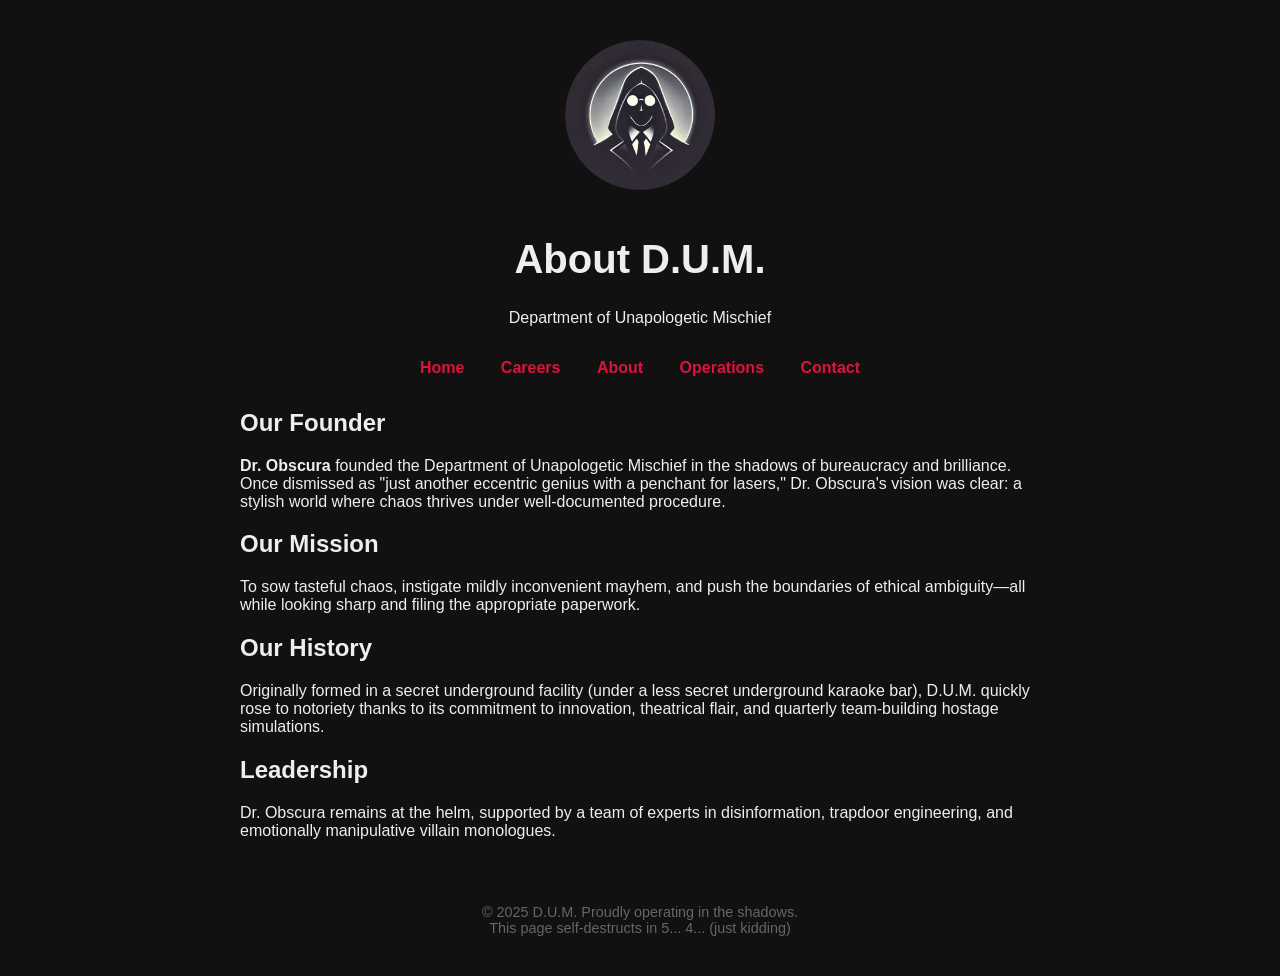
==== about.html @ 9743b230 "Create about.html Corporate Description" ====
<!DOCTYPE html>
<html lang="en">
<head>
  <meta charset="UTF-8">
  <meta name="viewport" content="width=device-width, initial-scale=1.0">
  <title>About D.U.M.</title>
  <style>
    body {
      background-color: #111;
      color: #eee;
      font-family: Arial, sans-serif;
      text-align: center;
      padding: 2rem;
    }
    header img {
      width: 150px;
      border-radius: 50%;
      margin-bottom: 1rem;
    }
    h1 {
      font-size: 2.5rem;
    }
    nav {
      margin: 2rem 0;
    }
    nav a {
      color: crimson;
      margin: 0 1rem;
      text-decoration: none;
      font-weight: bold;
    }
    nav a:hover {
      text-decoration: underline;
    }
    .content {
      max-width: 800px;
      margin: 0 auto;
      text-align: left;
    }
    footer {
      margin-top: 4rem;
      font-size: 0.9rem;
      color: #666;
    }
  </style>
</head>
<body>
  <!-- Evil Orchestral Swell -->
  <audio id="swell" src="evil_swell.mp3" type="audio/mpeg" loop></audio>
  <script>
    const audio = document.getElementById("swell");
    audio.volume = 0.2;
    window.addEventListener("click", () => {
      audio.play();
    }, { once: true });
  </script>

  <header>
    <img src="Dr_Obscura_Circular_Avatar.png" alt="Dr. Obscura Logo">
    <h1>About D.U.M.</h1>
    <p>Department of Unapologetic Mischief</p>
  </header>

  <nav>
    <a href="index.html">Home</a>
    <a href="careers.html">Careers</a>
    <a href="about.html">About</a>
    <a href="operations.html">Operations</a>
    <a href="contact.html">Contact</a>
  </nav>

  <section class="content">
    <h2>Our Founder</h2>
    <p><strong>Dr. Obscura</strong> founded the Department of Unapologetic Mischief in the shadows of bureaucracy and brilliance. Once dismissed as "just another eccentric genius with a penchant for lasers," Dr. Obscura's vision was clear: a stylish world where chaos thrives under well-documented procedure.</p>

    <h2>Our Mission</h2>
    <p>To sow tasteful chaos, instigate mildly inconvenient mayhem, and push the boundaries of ethical ambiguity—all while looking sharp and filing the appropriate paperwork.</p>

    <h2>Our History</h2>
    <p>Originally formed in a secret underground facility (under a less secret underground karaoke bar), D.U.M. quickly rose to notoriety thanks to its commitment to innovation, theatrical flair, and quarterly team-building hostage simulations.</p>

    <h2>Leadership</h2>
    <p>Dr. Obscura remains at the helm, supported by a team of experts in disinformation, trapdoor engineering, and emotionally manipulative villain monologues.</p>
  </section>

  <footer>
    &copy; 2025 D.U.M. Proudly operating in the shadows.<br>
    This page self-destructs in 5... 4... (just kidding)
  </footer>
</body>
</html>
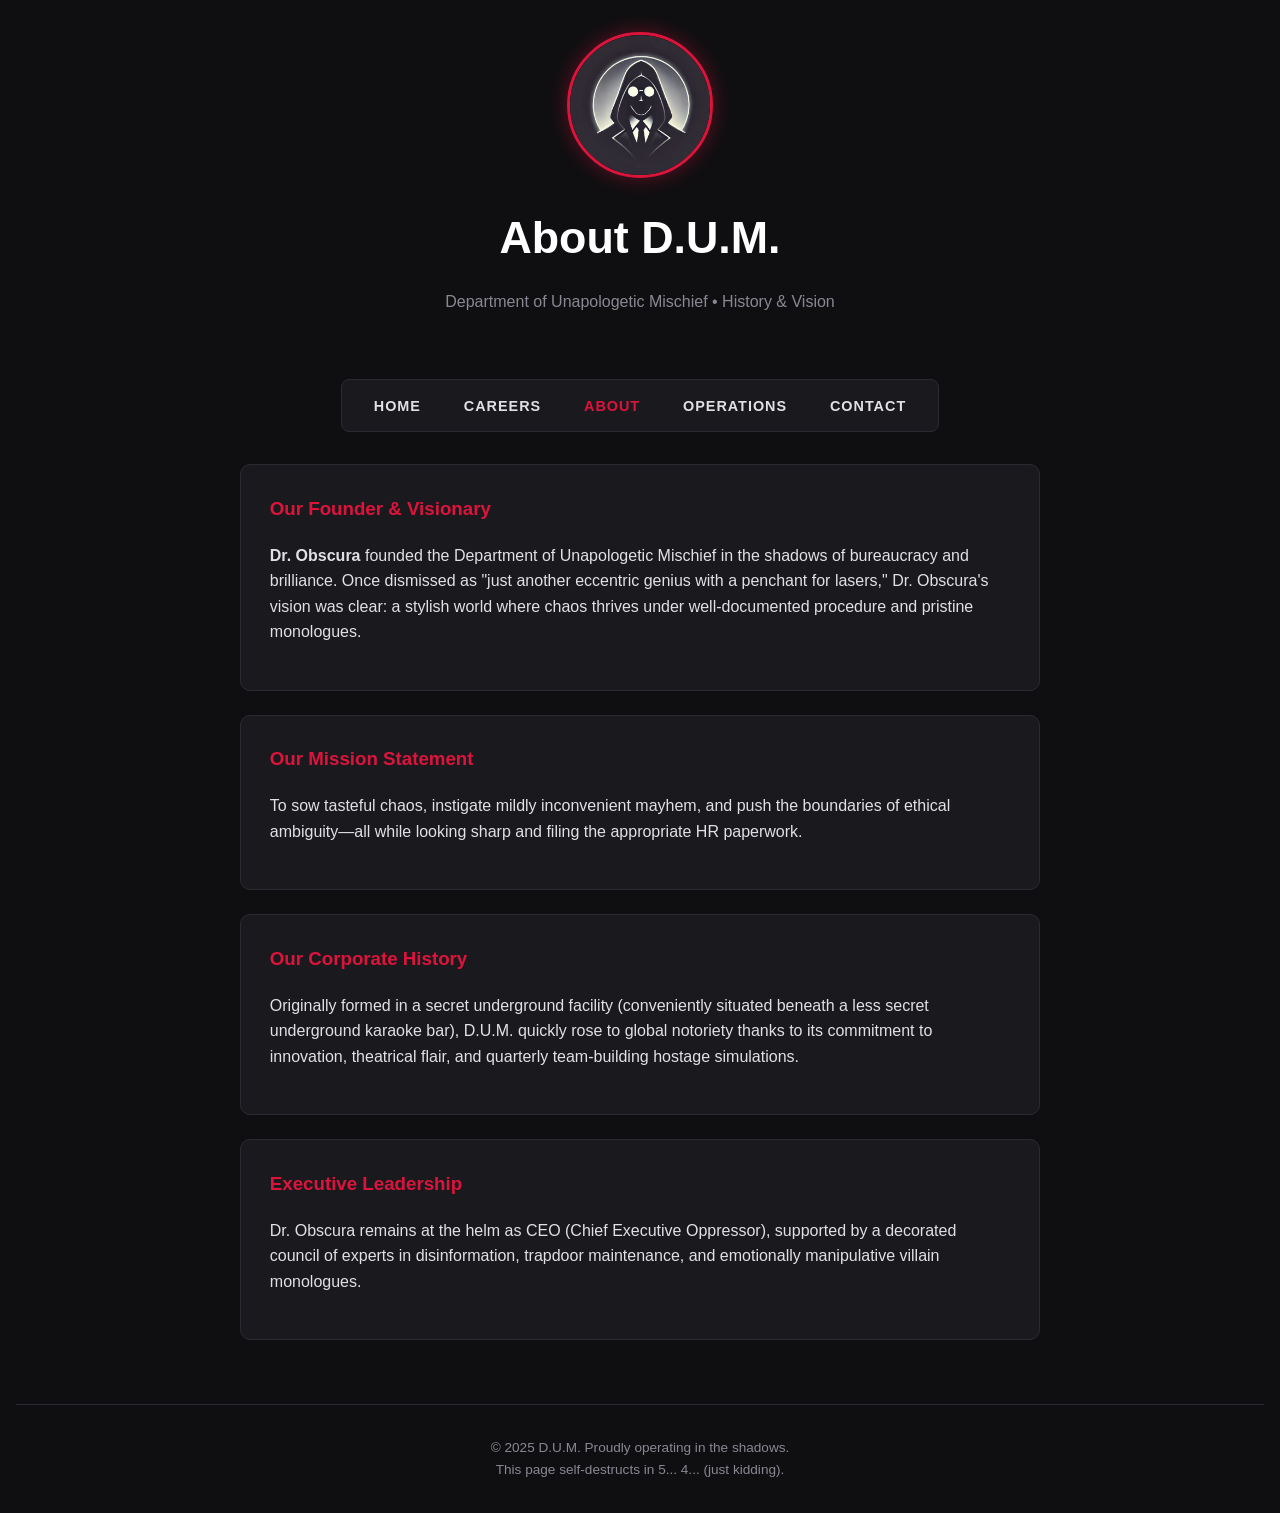
==== commit 52bd76a2: "D.U.M. Website Makeover: Modern Dark Villain UI, Job Board, Hero Counter, Perks Grid & Cackle Synthe" ====
--- a/about.html
+++ b/about.html
@@ -3,89 +3,139 @@
 <head>
   <meta charset="UTF-8">
   <meta name="viewport" content="width=device-width, initial-scale=1.0">
-  <title>About D.U.M.</title>
+  <title>About D.U.M. & Leadership</title>
   <style>
+    :root {
+      --bg: #0f0f11;
+      --card-bg: #1a1a1e;
+      --accent: #dc143c;
+      --text: #e0e0e5;
+      --muted: #888894;
+      --border: #2a2a32;
+    }
     body {
-      background-color: #111;
-      color: #eee;
-      font-family: Arial, sans-serif;
+      background-color: var(--bg);
+      color: var(--text);
+      font-family: 'Segoe UI', Tahoma, Geneva, Verdana, sans-serif;
       text-align: center;
-      padding: 2rem;
+      margin: 0;
+      padding: 2rem 1rem;
+      line-height: 1.6;
+    }
+    header {
+      margin-bottom: 2rem;
     }
     header img {
-      width: 150px;
+      width: 140px;
+      height: 140px;
       border-radius: 50%;
+      border: 3px solid var(--accent);
+      box-shadow: 0 0 20px rgba(220, 20, 60, 0.4);
       margin-bottom: 1rem;
     }
     h1 {
-      font-size: 2.5rem;
+      font-size: 2.8rem;
+      margin: 0;
+      color: #fff;
     }
     nav {
       margin: 2rem 0;
+      background: var(--card-bg);
+      padding: 0.8rem;
+      border-radius: 8px;
+      border: 1px solid var(--border);
+      display: inline-block;
     }
     nav a {
-      color: crimson;
-      margin: 0 1rem;
+      color: var(--text);
+      margin: 0 1.2rem;
       text-decoration: none;
-      font-weight: bold;
+      font-weight: 600;
+      text-transform: uppercase;
+      font-size: 0.9rem;
+      letter-spacing: 1px;
     }
-    nav a:hover {
-      text-decoration: underline;
+    nav a:hover, nav a.active {
+      color: var(--accent);
     }
-    .content {
+    .container {
       max-width: 800px;
       margin: 0 auto;
       text-align: left;
     }
+    .card {
+      background: var(--card-bg);
+      border: 1px solid var(--border);
+      border-radius: 10px;
+      padding: 1.8rem;
+      margin-bottom: 1.5rem;
+    }
+    .card h3 {
+      color: var(--accent);
+      margin-top: 0;
+    }
     footer {
       margin-top: 4rem;
-      font-size: 0.9rem;
-      color: #666;
+      font-size: 0.85rem;
+      color: var(--muted);
+      border-top: 1px solid var(--border);
+      padding-top: 2rem;
     }
   </style>
 </head>
 <body>
+
   <!-- Evil Orchestral Swell -->
   <audio id="swell" src="evil_swell.mp3" type="audio/mpeg" loop></audio>
   <script>
     const audio = document.getElementById("swell");
     audio.volume = 0.2;
     window.addEventListener("click", () => {
-      audio.play();
+      audio.play().catch(() => {});
     }, { once: true });
   </script>
 
   <header>
     <img src="Dr_Obscura_Circular_Avatar.png" alt="Dr. Obscura Logo">
     <h1>About D.U.M.</h1>
-    <p>Department of Unapologetic Mischief</p>
+    <p style="color: var(--muted);">Department of Unapologetic Mischief &bull; History & Vision</p>
   </header>
 
   <nav>
     <a href="index.html">Home</a>
     <a href="careers.html">Careers</a>
-    <a href="about.html">About</a>
+    <a href="about.html" class="active">About</a>
     <a href="operations.html">Operations</a>
     <a href="contact.html">Contact</a>
   </nav>
 
-  <section class="content">
-    <h2>Our Founder</h2>
-    <p><strong>Dr. Obscura</strong> founded the Department of Unapologetic Mischief in the shadows of bureaucracy and brilliance. Once dismissed as "just another eccentric genius with a penchant for lasers," Dr. Obscura's vision was clear: a stylish world where chaos thrives under well-documented procedure.</p>
+  <div class="container">
 
-    <h2>Our Mission</h2>
-    <p>To sow tasteful chaos, instigate mildly inconvenient mayhem, and push the boundaries of ethical ambiguity—all while looking sharp and filing the appropriate paperwork.</p>
+    <div class="card">
+      <h3>Our Founder & Visionary</h3>
+      <p><strong>Dr. Obscura</strong> founded the Department of Unapologetic Mischief in the shadows of bureaucracy and brilliance. Once dismissed as "just another eccentric genius with a penchant for lasers," Dr. Obscura's vision was clear: a stylish world where chaos thrives under well-documented procedure and pristine monologues.</p>
+    </div>
 
-    <h2>Our History</h2>
-    <p>Originally formed in a secret underground facility (under a less secret underground karaoke bar), D.U.M. quickly rose to notoriety thanks to its commitment to innovation, theatrical flair, and quarterly team-building hostage simulations.</p>
+    <div class="card">
+      <h3>Our Mission Statement</h3>
+      <p>To sow tasteful chaos, instigate mildly inconvenient mayhem, and push the boundaries of ethical ambiguity—all while looking sharp and filing the appropriate HR paperwork.</p>
+    </div>
 
-    <h2>Leadership</h2>
-    <p>Dr. Obscura remains at the helm, supported by a team of experts in disinformation, trapdoor engineering, and emotionally manipulative villain monologues.</p>
-  </section>
+    <div class="card">
+      <h3>Our Corporate History</h3>
+      <p>Originally formed in a secret underground facility (conveniently situated beneath a less secret underground karaoke bar), D.U.M. quickly rose to global notoriety thanks to its commitment to innovation, theatrical flair, and quarterly team-building hostage simulations.</p>
+    </div>
+
+    <div class="card">
+      <h3>Executive Leadership</h3>
+      <p>Dr. Obscura remains at the helm as CEO (Chief Executive Oppressor), supported by a decorated council of experts in disinformation, trapdoor maintenance, and emotionally manipulative villain monologues.</p>
+    </div>
+
+  </div>
 
   <footer>
     &copy; 2025 D.U.M. Proudly operating in the shadows.<br>
-    This page self-destructs in 5... 4... (just kidding)
+    This page self-destructs in 5... 4... (just kidding).
   </footer>
 </body>
 </html>
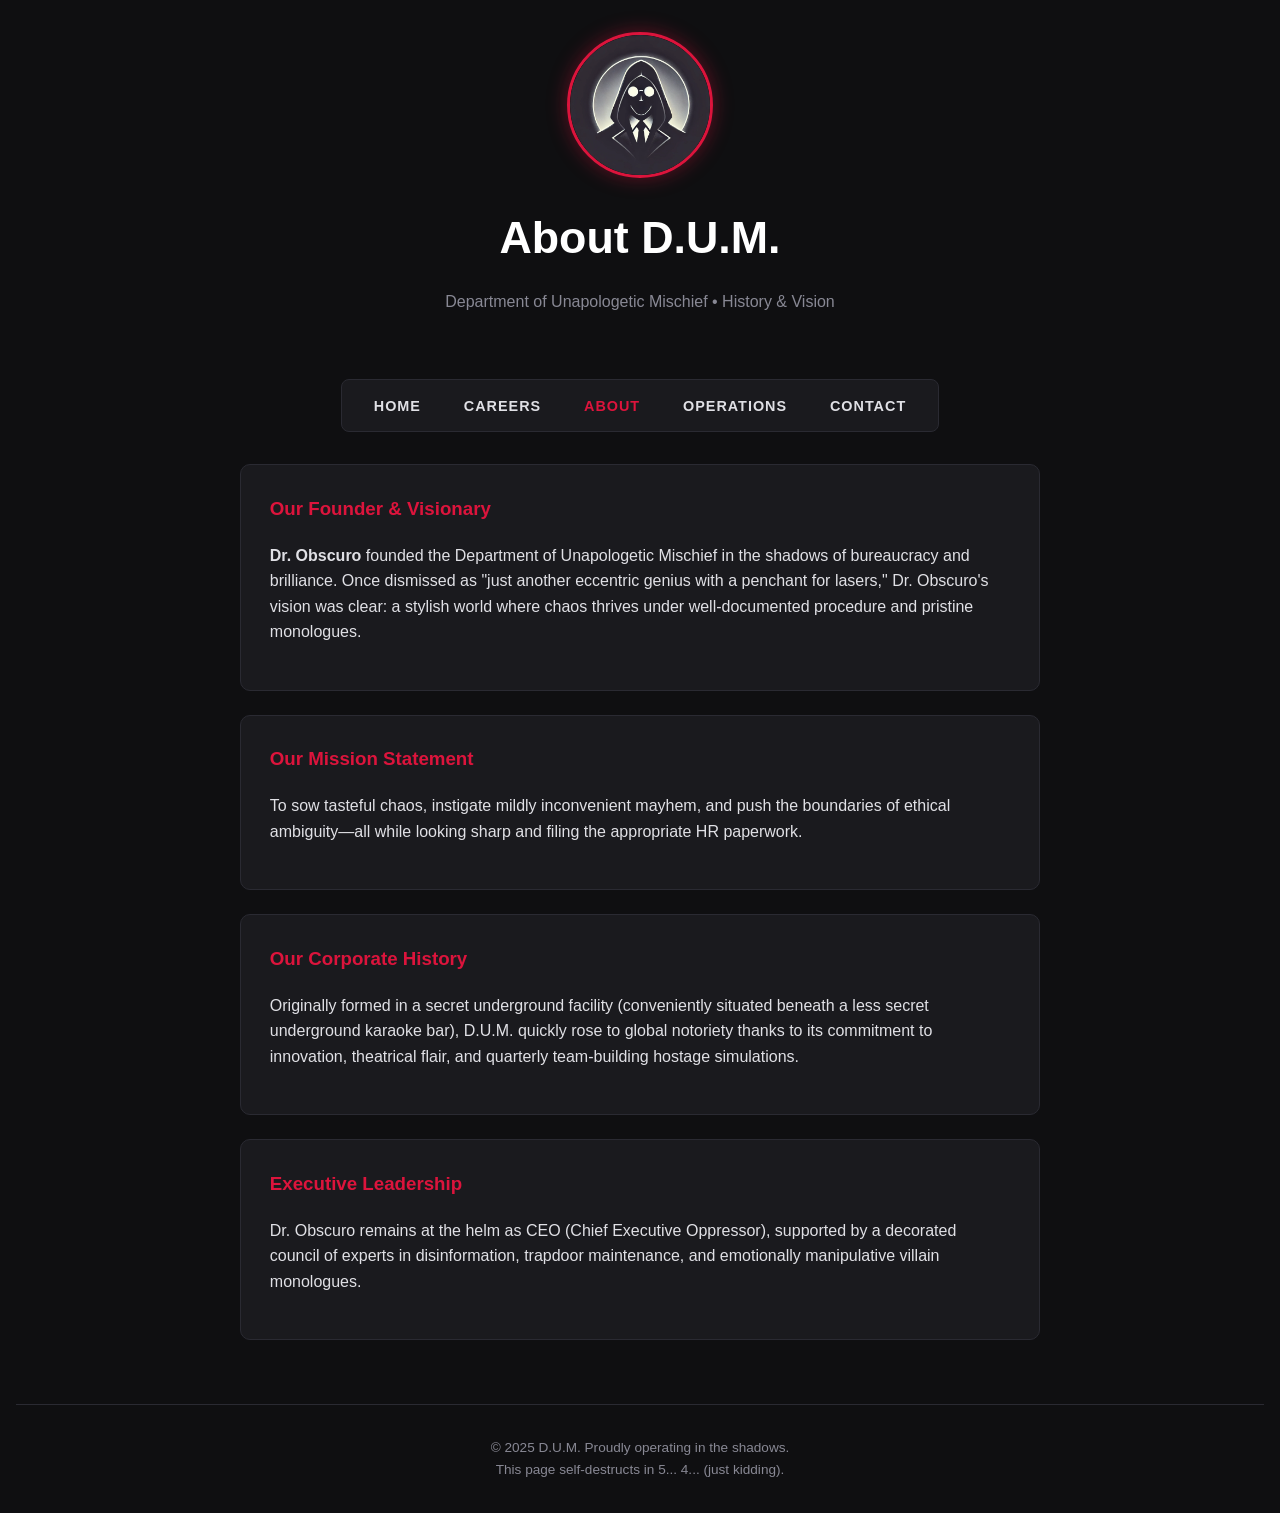
==== commit 09b9be98: "Correct Dr. Obscuro spelling, avatar asset filename, and synchronize modern villain UI across all si" ====
--- a/about.html
+++ b/about.html
@@ -96,7 +96,7 @@
   </script>
 
   <header>
-    <img src="Dr_Obscura_Circular_Avatar.png" alt="Dr. Obscura Logo">
+    <img src="Dr_Obscuro_Circular_Avatar.png" alt="Dr. Obscuro Logo">
     <h1>About D.U.M.</h1>
     <p style="color: var(--muted);">Department of Unapologetic Mischief &bull; History & Vision</p>
   </header>
@@ -113,7 +113,7 @@
 
     <div class="card">
       <h3>Our Founder & Visionary</h3>
-      <p><strong>Dr. Obscura</strong> founded the Department of Unapologetic Mischief in the shadows of bureaucracy and brilliance. Once dismissed as "just another eccentric genius with a penchant for lasers," Dr. Obscura's vision was clear: a stylish world where chaos thrives under well-documented procedure and pristine monologues.</p>
+      <p><strong>Dr. Obscuro</strong> founded the Department of Unapologetic Mischief in the shadows of bureaucracy and brilliance. Once dismissed as "just another eccentric genius with a penchant for lasers," Dr. Obscuro's vision was clear: a stylish world where chaos thrives under well-documented procedure and pristine monologues.</p>
     </div>
 
     <div class="card">
@@ -128,7 +128,7 @@
 
     <div class="card">
       <h3>Executive Leadership</h3>
-      <p>Dr. Obscura remains at the helm as CEO (Chief Executive Oppressor), supported by a decorated council of experts in disinformation, trapdoor maintenance, and emotionally manipulative villain monologues.</p>
+      <p>Dr. Obscuro remains at the helm as CEO (Chief Executive Oppressor), supported by a decorated council of experts in disinformation, trapdoor maintenance, and emotionally manipulative villain monologues.</p>
     </div>
 
   </div>
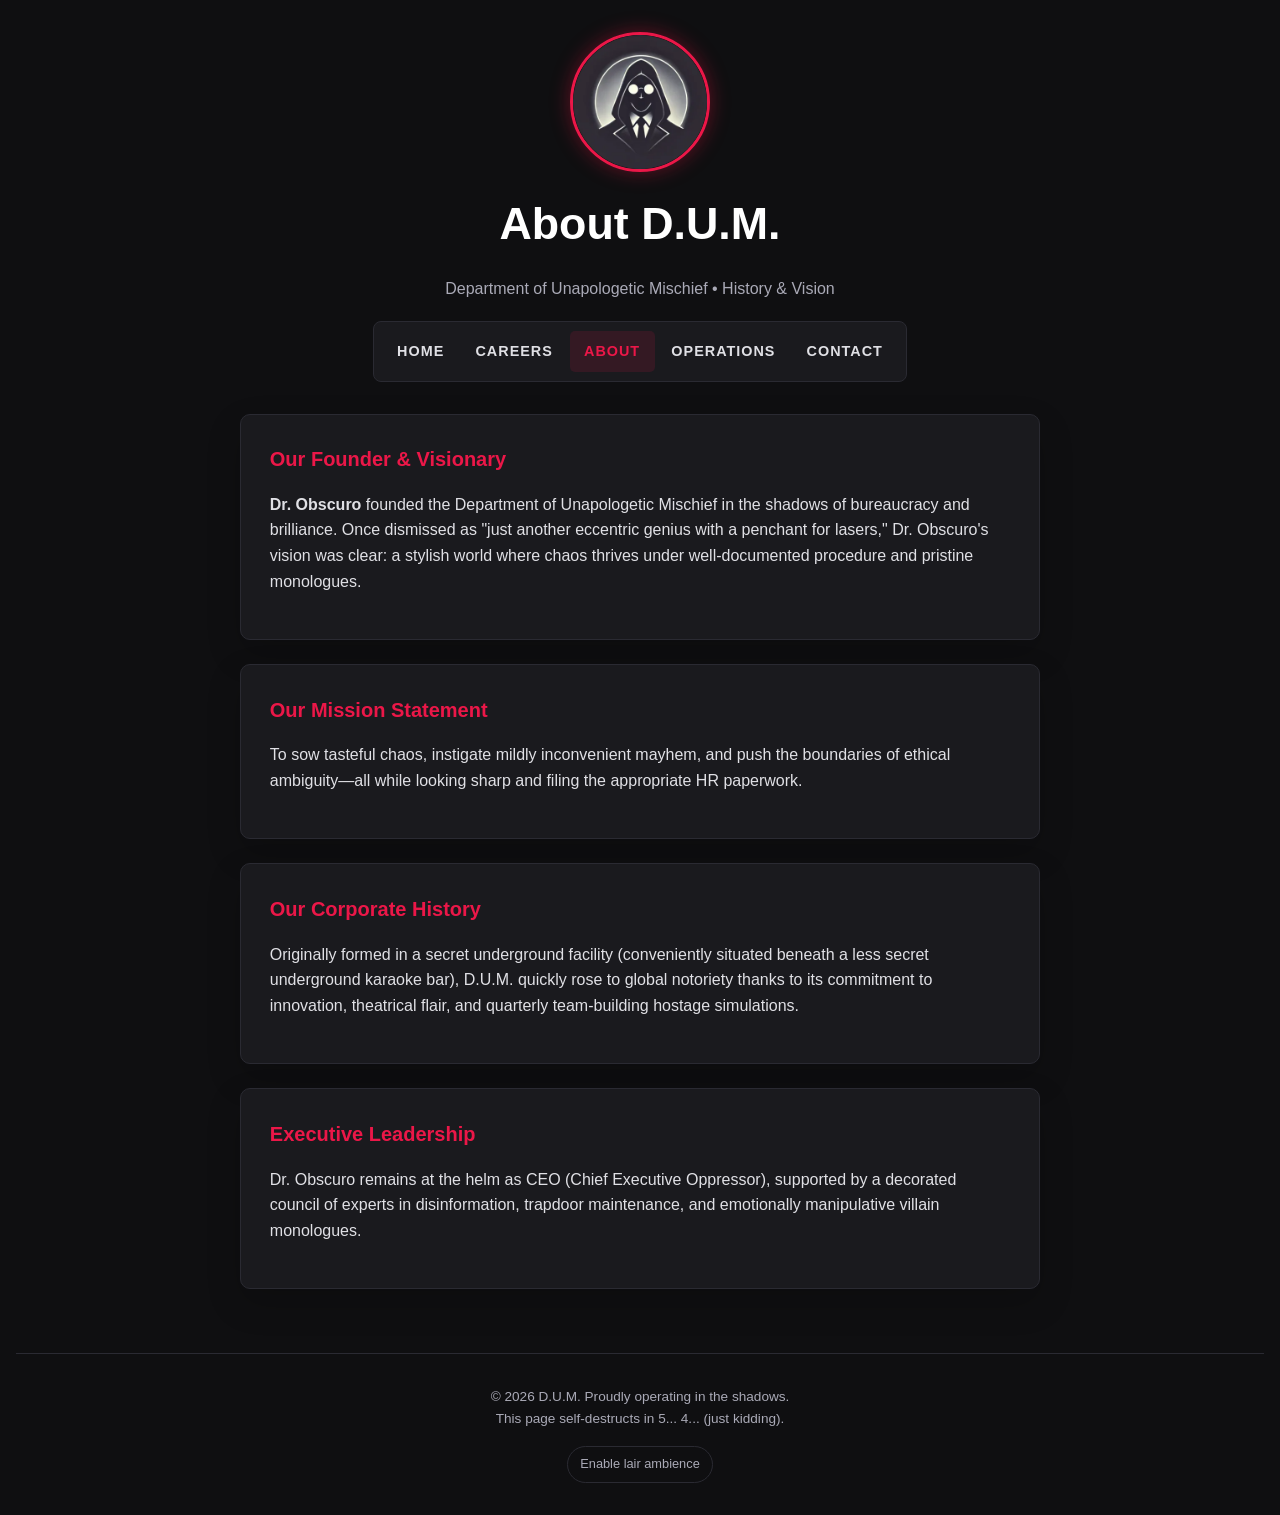
==== commit c4dbaa68: "Polish site experience and accessibility" ====
--- a/about.html
+++ b/about.html
@@ -4,6 +4,17 @@
   <meta charset="UTF-8">
   <meta name="viewport" content="width=device-width, initial-scale=1.0">
   <title>About D.U.M. & Leadership</title>
+  <meta name="description" content="Learn the suspiciously well-documented history, mission, and leadership structure of Dr. Obscuro's Department of Unapologetic Mischief.">
+  <link rel="canonical" href="https://canadianbac0n1.github.io/Henchmen-App/about.html">
+  <meta property="og:type" content="website">
+  <meta property="og:title" content="About D.U.M. & Leadership">
+  <meta property="og:description" content="The suspiciously well-documented history, mission, and leadership of D.U.M.">
+  <meta property="og:url" content="https://canadianbac0n1.github.io/Henchmen-App/about.html">
+  <meta property="og:image" content="https://canadianbac0n1.github.io/Henchmen-App/og.png">
+  <meta name="twitter:card" content="summary_large_image">
+  <meta name="twitter:title" content="About D.U.M. & Leadership">
+  <meta name="twitter:description" content="Elegant evil. Impeccable paperwork.">
+  <meta name="twitter:image" content="https://canadianbac0n1.github.io/Henchmen-App/og.png">
   <style>
     :root {
       --bg: #0f0f11;
@@ -82,60 +93,58 @@
       padding-top: 2rem;
     }
   </style>
+  <link rel="stylesheet" href="site.css">
+  <script src="site.js" defer></script>
 </head>
 <body>
 
+  <a class="skip-link" href="#main-content">Skip to main content</a>
+
   <!-- Evil Orchestral Swell -->
-  <audio id="swell" src="evil_swell.mp3" type="audio/mpeg" loop></audio>
-  <script>
-    const audio = document.getElementById("swell");
-    audio.volume = 0.2;
-    window.addEventListener("click", () => {
-      audio.play().catch(() => {});
-    }, { once: true });
-  </script>
+  <audio id="swell" src="evil_swell.mp3" type="audio/mpeg" preload="none" loop></audio>
 
   <header>
-    <img src="Dr_Obscuro_Circular_Avatar.png" alt="Dr. Obscuro Logo">
+    <img src="Dr_Obscuro_Circular_Avatar.webp" alt="Dr. Obscuro emblem" width="140" height="140" decoding="async" fetchpriority="high">
     <h1>About D.U.M.</h1>
-    <p style="color: var(--muted);">Department of Unapologetic Mischief &bull; History & Vision</p>
+    <p class="subtitle">Department of Unapologetic Mischief &bull; History & Vision</p>
   </header>
 
-  <nav>
+  <nav aria-label="Primary navigation">
     <a href="index.html">Home</a>
     <a href="careers.html">Careers</a>
-    <a href="about.html" class="active">About</a>
+    <a href="about.html" class="active" aria-current="page">About</a>
     <a href="operations.html">Operations</a>
     <a href="contact.html">Contact</a>
   </nav>
 
-  <div class="container">
+  <main class="container" id="main-content">
 
     <div class="card">
-      <h3>Our Founder & Visionary</h3>
+      <h2>Our Founder & Visionary</h2>
       <p><strong>Dr. Obscuro</strong> founded the Department of Unapologetic Mischief in the shadows of bureaucracy and brilliance. Once dismissed as "just another eccentric genius with a penchant for lasers," Dr. Obscuro's vision was clear: a stylish world where chaos thrives under well-documented procedure and pristine monologues.</p>
     </div>
 
     <div class="card">
-      <h3>Our Mission Statement</h3>
+      <h2>Our Mission Statement</h2>
       <p>To sow tasteful chaos, instigate mildly inconvenient mayhem, and push the boundaries of ethical ambiguity—all while looking sharp and filing the appropriate HR paperwork.</p>
     </div>
 
     <div class="card">
-      <h3>Our Corporate History</h3>
+      <h2>Our Corporate History</h2>
       <p>Originally formed in a secret underground facility (conveniently situated beneath a less secret underground karaoke bar), D.U.M. quickly rose to global notoriety thanks to its commitment to innovation, theatrical flair, and quarterly team-building hostage simulations.</p>
     </div>
 
     <div class="card">
-      <h3>Executive Leadership</h3>
+      <h2>Executive Leadership</h2>
       <p>Dr. Obscuro remains at the helm as CEO (Chief Executive Oppressor), supported by a decorated council of experts in disinformation, trapdoor maintenance, and emotionally manipulative villain monologues.</p>
     </div>
 
-  </div>
+  </main>
 
   <footer>
-    &copy; 2025 D.U.M. Proudly operating in the shadows.<br>
+    &copy; <span data-current-year>2026</span> D.U.M. Proudly operating in the shadows.<br>
     This page self-destructs in 5... 4... (just kidding).
+    <br><button class="sound-toggle" type="button" data-sound-toggle aria-pressed="false">Enable lair ambience</button>
   </footer>
 </body>
 </html>
--- a/site.css
+++ b/site.css
@@ -0,0 +1,262 @@
+:root {
+  color-scheme: dark;
+  --accent: #eb1748;
+  --accent-hover: #ff3f67;
+  --muted: #aaaab7;
+  --focus: #ffffff;
+}
+
+* {
+  box-sizing: border-box;
+}
+
+html {
+  scroll-behavior: smooth;
+}
+
+body {
+  min-height: 100vh;
+}
+
+::selection {
+  background: var(--accent);
+  color: #ffffff;
+}
+
+.skip-link {
+  position: fixed;
+  top: 0.75rem;
+  left: 0.75rem;
+  z-index: 1000;
+  padding: 0.65rem 0.9rem;
+  border-radius: 6px;
+  background: #ffffff;
+  color: #0f0f11;
+  font-weight: 700;
+  transform: translateY(-160%);
+  transition: transform 0.15s ease;
+}
+
+.skip-link:focus {
+  transform: translateY(0);
+}
+
+:where(a, button, input, select, textarea):focus-visible {
+  outline: 3px solid var(--focus) !important;
+  outline-offset: 3px;
+  box-shadow: 0 0 0 5px rgba(235, 23, 72, 0.55);
+}
+
+header {
+  margin-bottom: 0.75rem;
+}
+
+header img {
+  display: block;
+  width: 140px;
+  height: 140px;
+  margin-inline: auto;
+  object-fit: cover;
+}
+
+header .subtitle {
+  color: var(--muted);
+}
+
+nav {
+  display: flex;
+  width: fit-content;
+  max-width: 100%;
+  margin: 1.25rem auto 2rem;
+  padding: 0.55rem;
+  justify-content: center;
+  flex-wrap: wrap;
+  gap: 0.15rem;
+}
+
+nav a {
+  margin: 0;
+  padding: 0.55rem 0.9rem;
+  border-radius: 5px;
+}
+
+nav a:hover {
+  background: rgba(235, 23, 72, 0.08);
+}
+
+nav a.active {
+  background: rgba(235, 23, 72, 0.12);
+}
+
+.hero-actions {
+  display: flex;
+  margin: 1.25rem auto 0;
+  justify-content: center;
+  flex-wrap: wrap;
+  gap: 0.75rem;
+}
+
+.button {
+  display: inline-flex;
+  min-height: 44px;
+  padding: 0.7rem 1.15rem;
+  align-items: center;
+  justify-content: center;
+  border: 1px solid var(--accent);
+  border-radius: 6px;
+  color: #ffffff;
+  font-weight: 700;
+  text-decoration: none;
+  transition: background 0.2s ease, border-color 0.2s ease, transform 0.2s ease;
+}
+
+.button:hover {
+  border-color: var(--accent-hover);
+  background: rgba(235, 23, 72, 0.12);
+  transform: translateY(-1px);
+}
+
+.button-primary {
+  background: var(--accent);
+}
+
+.button-primary:hover {
+  background: var(--accent-hover);
+}
+
+.card h2,
+.cackle-box h2,
+.spotlight h2 {
+  margin-top: 0;
+  color: var(--accent);
+  font-size: 1.25rem;
+}
+
+.job-title {
+  margin-top: 0;
+}
+
+.email-card a {
+  color: var(--accent);
+  font-weight: 700;
+  overflow-wrap: anywhere;
+}
+
+.card,
+.cackle-box,
+.spotlight,
+form {
+  box-shadow: 0 14px 34px rgba(0, 0, 0, 0.18);
+}
+
+.form-note {
+  margin: -0.5rem 0 1.25rem;
+  color: var(--muted);
+  font-size: 0.9rem;
+}
+
+.form-status {
+  min-height: 1.6rem;
+  margin-top: 1rem;
+  font-weight: 700;
+}
+
+.sound-toggle {
+  width: auto;
+  margin-top: 1rem;
+  padding: 0.45rem 0.75rem;
+  border: 1px solid var(--border);
+  border-radius: 999px;
+  background: transparent;
+  color: var(--muted);
+  font: inherit;
+  font-size: 0.8rem;
+  cursor: pointer;
+}
+
+.op-actions {
+  display: flex;
+  align-items: flex-start;
+  flex-wrap: wrap;
+  gap: 0.65rem;
+}
+
+.sound-toggle:hover {
+  border-color: var(--accent);
+  color: #ffffff;
+}
+
+@media (max-width: 600px) {
+  body {
+    padding: 1rem 0.75rem;
+  }
+
+  header img {
+    width: 112px;
+    height: 112px;
+    margin-bottom: 0.65rem;
+  }
+
+  h1 {
+    font-size: clamp(2rem, 11vw, 2.45rem);
+    line-height: 1.15;
+  }
+
+  .tagline {
+    margin-bottom: 0.5rem;
+    font-size: 1rem;
+  }
+
+  header .subtitle {
+    margin: 0.4rem auto 0;
+    font-size: 0.92rem;
+  }
+
+  nav {
+    width: 100%;
+    margin-block: 1.25rem;
+    padding: 0.4rem;
+  }
+
+  nav a {
+    flex: 1 1 30%;
+    padding: 0.6rem 0.4rem;
+    text-align: center;
+    font-size: 0.8rem;
+  }
+
+  .hero-actions {
+    margin-top: 1rem;
+  }
+
+  .button {
+    width: min(100%, 310px);
+  }
+
+  .counter-banner {
+    margin-top: 1.25rem;
+    padding: 1.25rem;
+  }
+
+  .card,
+  .cackle-box,
+  .spotlight,
+  form {
+    padding: 1.25rem;
+  }
+}
+
+@media (prefers-reduced-motion: reduce) {
+  html {
+    scroll-behavior: auto;
+  }
+
+  *,
+  *::before,
+  *::after {
+    scroll-behavior: auto !important;
+    transition-duration: 0.01ms !important;
+    animation-duration: 0.01ms !important;
+    animation-iteration-count: 1 !important;
+  }
+}
